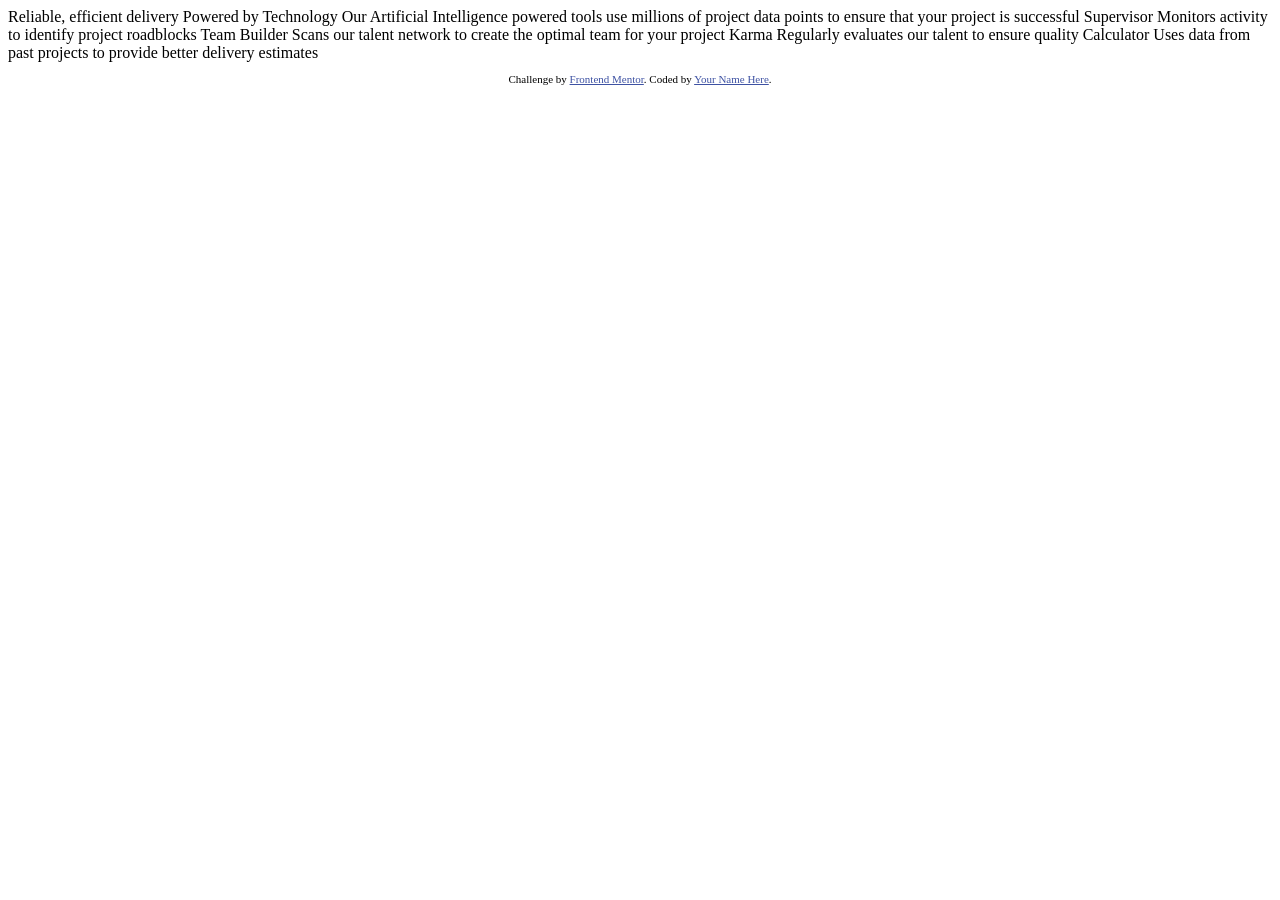
==== public/index.html @ a4eb217e "inserindo a pastas" ====
<!DOCTYPE html>
<html lang="en">
<head>
  <meta charset="UTF-8">
  <meta name="viewport" content="width=device-width, initial-scale=1.0"> <!-- displays site properly based on user's device -->

  <link rel="icon" type="image/png" sizes="32x32" href="./images/favicon-32x32.png">
  
  <title>Frontend Mentor | Four card feature section</title>

  <!-- Feel free to remove these styles or customise in your own stylesheet 👍 -->
  <style>
    .attribution { font-size: 11px; text-align: center; }
    .attribution a { color: hsl(228, 45%, 44%); }
  </style>
</head>
<body>
  
  Reliable, efficient delivery
  Powered by Technology

  Our Artificial Intelligence powered tools use millions of project data points 
  to ensure that your project is successful

  Supervisor
  Monitors activity to identify project roadblocks

  Team Builder
  Scans our talent network to create the optimal team for your project

  Karma
  Regularly evaluates our talent to ensure quality

  Calculator
  Uses data from past projects to provide better delivery estimates

  
  <footer>
    <p class="attribution">
      Challenge by <a href="https://www.frontendmentor.io?ref=challenge" target="_blank">Frontend Mentor</a>. 
      Coded by <a href="#">Your Name Here</a>.
    </p>
  </footer>
</body>
</html>
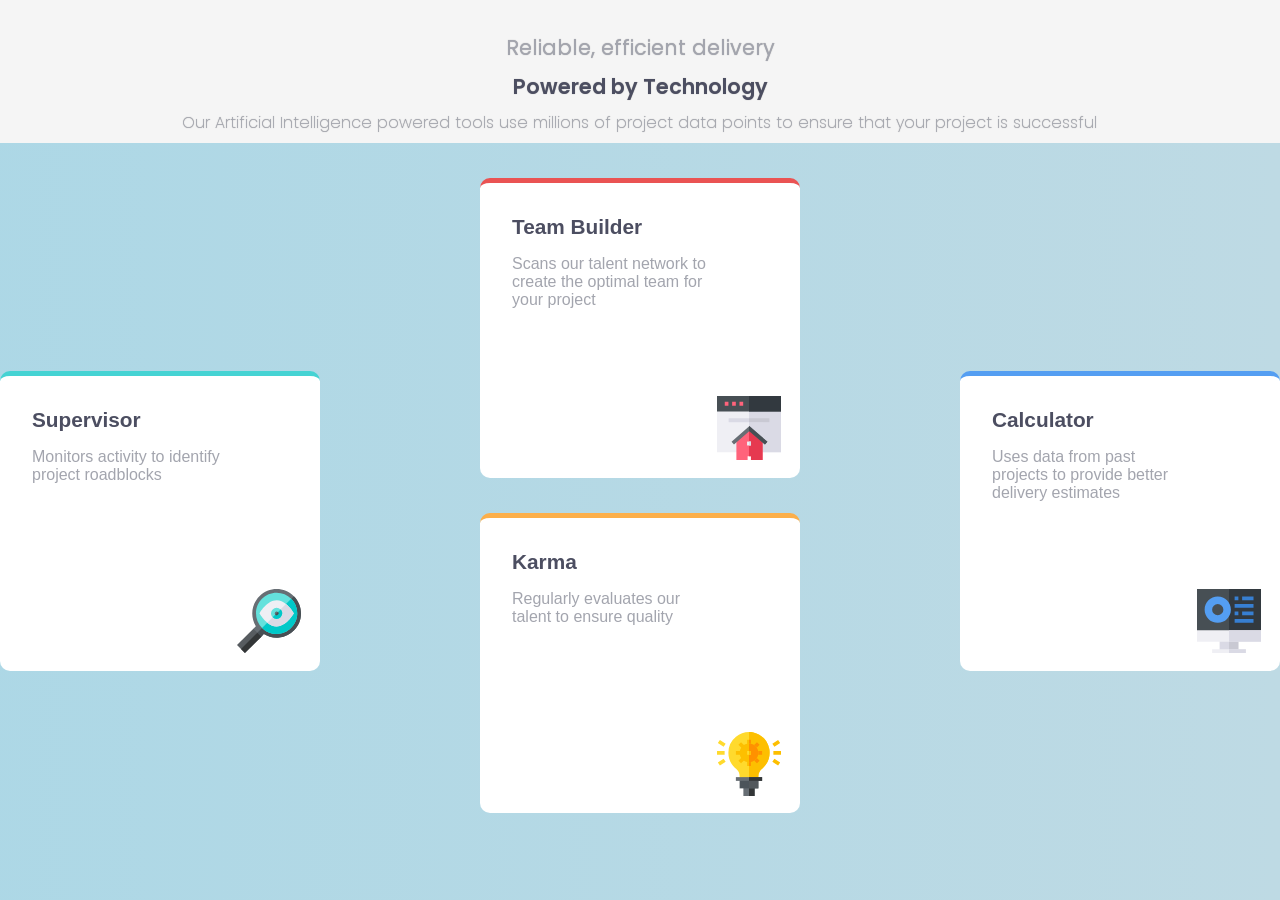
==== commit d2a38d47: "projeto finalizado o arquivo css vai está em toda uma linha para ficar mais leve, se tem dúvida  voc" ====
--- a/public/index.html
+++ b/public/index.html
@@ -1,45 +1,64 @@
 <!DOCTYPE html>
-<html lang="en">
+<html lang="pt-br">
 <head>
   <meta charset="UTF-8">
   <meta name="viewport" content="width=device-width, initial-scale=1.0"> <!-- displays site properly based on user's device -->
 
   <link rel="icon" type="image/png" sizes="32x32" href="./images/favicon-32x32.png">
-  
+  <link rel="stylesheet" href="./css/syle.css">
   <title>Frontend Mentor | Four card feature section</title>
 
   <!-- Feel free to remove these styles or customise in your own stylesheet 👍 -->
-  <style>
+  <!-- <style>
     .attribution { font-size: 11px; text-align: center; }
     .attribution a { color: hsl(228, 45%, 44%); }
-  </style>
+  </style> -->
 </head>
 <body>
+    <header>
+      <h1>Reliable, efficient delivery</h1>
+      <h2>Powered by Technology</h2>
+      <p>Our Artificial Intelligence powered tools use millions of project data points 
+        to ensure that your project is successful</p>
+    </header>
+  <main>
+    <section class="sctn sctn-1">
+      <article>
+        <h2>Supervisor</h2>
+        <p>Monitors activity to identify project roadblocks</p>
+      </article>
+      <div class="icone"></div>
+    </section>
+    
+    <section class="sctn sctn-2">
+      <article>
+        <h2>Team Builder</h2>
+        <p>Scans our talent network to create the optimal team for your project</p>
+      </article>
+      <div class="icone"></div>
+    </section>
+    
+    <section class="sctn sctn-3">
+      <article>
+        <h2>Karma</h2>
+        <p>Regularly evaluates our talent to ensure quality</p>
+      </article>
+      <div class="icone"></div>
+    </section>
+    
+    <section class="sctn sctn-4">
+      <article>
+        <h2>Calculator</h2>
+        <p>Uses data from past projects to provide better delivery estimates</p>
+      </article>
+      <div class="icone"></div>
+    </section>
   
-  Reliable, efficient delivery
-  Powered by Technology
-
-  Our Artificial Intelligence powered tools use millions of project data points 
-  to ensure that your project is successful
-
-  Supervisor
-  Monitors activity to identify project roadblocks
-
-  Team Builder
-  Scans our talent network to create the optimal team for your project
-
-  Karma
-  Regularly evaluates our talent to ensure quality
-
-  Calculator
-  Uses data from past projects to provide better delivery estimates
-
-  
-  <footer>
+  <!-- <footer>
     <p class="attribution">
       Challenge by <a href="https://www.frontendmentor.io?ref=challenge" target="_blank">Frontend Mentor</a>. 
       Coded by <a href="#">Your Name Here</a>.
     </p>
-  </footer>
+  </footer> -->
 </body>
 </html>
--- a/public/css/syle.css
+++ b/public/css/syle.css
@@ -0,0 +1,265 @@
+@import url("https://fonts.googleapis.com/css2?family=Poppins:wght@200;400;600&display=swap");
+/*Margin do top section*/
+/*tamanho do icone*/
+* {
+  margin: 0px;
+  padding: 0px;
+  box-sizing: border-box;
+}
+
+body {
+  min-height: 100vh;
+  background-color: whitesmoke;
+  font-family: Arial, Helvetica, sans-serif;
+}
+
+header {
+  background-color: whitesmoke;
+  display: flex;
+  flex-direction: column;
+  align-items: center;
+  font-family: "Poppins", sans-serif;
+  text-align: center;
+  text-shadow: 0px 0px 1px rgba(0, 0, 0, 0.349);
+}
+header h1 {
+  font-weight: 400;
+  font-size: 1.3rem;
+  margin-top: 2rem;
+  color: hsl(229deg, 6%, 66%);
+}
+header h2 {
+  font-weight: 600;
+  font-size: 1.3rem;
+  margin-top: 0.5rem;
+  color: hsl(234deg, 12%, 34%);
+}
+header p {
+  font-weight: 200;
+  font-size: 1rem;
+  width: 78%;
+  margin: 0.5rem 0rem;
+  color: hsl(229deg, 6%, 66%);
+}
+
+main {
+  display: flex;
+  flex-direction: column;
+  justify-content: center;
+  align-items: center;
+}
+
+.sctn {
+  width: 280px;
+  height: 300px;
+  background-color: white;
+  border-radius: 10px;
+  overflow: hidden;
+  display: flex;
+  flex-direction: column;
+  justify-content: space-between;
+  align-items: flex-end;
+}
+.sctn.sctn-1 {
+  border-top: 5px solid hsl(180deg, 62%, 55%);
+  margin-top: 2.2rem;
+}
+.sctn.sctn-1 article {
+  margin: 2rem;
+}
+.sctn.sctn-1 article h2 {
+  font-weight: 600;
+  font-size: 1.3rem;
+  color: hsl(234deg, 12%, 34%);
+  margin-bottom: 1rem;
+}
+.sctn.sctn-1 article p {
+  font-weight: 200;
+  font-size: 1rem;
+  width: 78%;
+  margin: 0.5rem 0rem;
+  color: hsl(229deg, 6%, 66%);
+}
+.sctn.sctn-1 div.icone {
+  position: relative;
+  width: 70px;
+  height: 70px;
+  background: white url(../images/icon-supervisor.svg) center center no-repeat;
+  right: 5%;
+  bottom: 5%;
+}
+.sctn.sctn-2 {
+  border-top: 5px solid hsl(0deg, 78%, 62%);
+  margin-top: 2.2rem;
+}
+.sctn.sctn-2 article {
+  margin: 2rem;
+}
+.sctn.sctn-2 article h2 {
+  font-weight: 600;
+  font-size: 1.3rem;
+  color: hsl(234deg, 12%, 34%);
+  margin-bottom: 1rem;
+}
+.sctn.sctn-2 article p {
+  font-weight: 200;
+  font-size: 1rem;
+  width: 78%;
+  margin: 0.5rem 0rem;
+  color: hsl(229deg, 6%, 66%);
+}
+.sctn.sctn-2 div.icone {
+  position: relative;
+  width: 70px;
+  height: 70px;
+  background: white url(../images/icon-team-builder.svg) center center no-repeat;
+  right: 5%;
+  bottom: 5%;
+}
+.sctn.sctn-3 {
+  border-top: 5px solid hsl(34deg, 97%, 64%);
+  margin-top: 2.2rem;
+}
+.sctn.sctn-3 article {
+  margin: 2rem;
+}
+.sctn.sctn-3 article h2 {
+  font-weight: 600;
+  font-size: 1.3rem;
+  color: hsl(234deg, 12%, 34%);
+  margin-bottom: 1rem;
+}
+.sctn.sctn-3 article p {
+  font-weight: 200;
+  font-size: 1rem;
+  width: 78%;
+  margin: 0.5rem 0rem;
+  color: hsl(229deg, 6%, 66%);
+}
+.sctn.sctn-3 div.icone {
+  position: relative;
+  width: 70px;
+  height: 70px;
+  background: white url(../images/icon-karma.svg) center center no-repeat;
+  right: 5%;
+  bottom: 5%;
+}
+.sctn.sctn-4 {
+  border-top: 5px solid hsl(212deg, 86%, 64%);
+  margin-top: 2.2rem;
+  margin-bottom: 2rem;
+}
+.sctn.sctn-4 article {
+  margin: 2rem;
+}
+.sctn.sctn-4 article h2 {
+  font-weight: 600;
+  font-size: 1.3rem;
+  color: hsl(234deg, 12%, 34%);
+  margin-bottom: 1rem;
+}
+.sctn.sctn-4 article p {
+  font-weight: 200;
+  font-size: 1rem;
+  width: 78%;
+  margin: 0.5rem 0rem;
+  color: hsl(229deg, 6%, 66%);
+}
+.sctn.sctn-4 div.icone {
+  position: relative;
+  width: 70px;
+  height: 70px;
+  background: white url(../images/icon-calculator.svg) center center no-repeat;
+  right: 5%;
+  bottom: 5%;
+}
+
+/* Medium devices (landscape tablets, 768px and up) */
+@media only screen and (min-width: 778px) and (max-width: 991px) {
+  body {
+    background-color: aqua;
+  }
+  main {
+    position: relative;
+    flex-direction: column;
+    justify-content: flex-start;
+    align-items: center;
+  }
+  .sctn {
+    display: flex;
+    flex-direction: column;
+    justify-content: space-between;
+    align-items: flex-end;
+    box-shadow: 0px 0px 3px rgba(0, 0, 0, 0.733);
+  }
+  .sctn-1 {
+    order: 2;
+    position: absolute;
+    left: 0%;
+    top: 50%;
+    transform: translate(5%, -50%);
+    width: 230px;
+    transition: transform 1s;
+  }
+  .sctn-2 {
+    order: 1;
+    width: 235px;
+  }
+  .sctn-3 {
+    order: 4;
+    margin-bottom: 15px;
+    width: 235px;
+  }
+  .sctn-4 {
+    order: 3;
+    position: absolute;
+    right: 0;
+    top: 50%;
+    transform: translate(-5%, -50%);
+    width: 230px;
+    transition: transform 1s;
+  }
+}
+/* Large devices (laptops/desktops, 992px and up) */
+/* Extra large devices (large laptops and desktops, 1200px and up) */
+@media only screen and (min-width: 993px) {
+  body {
+    background: linear-gradient(to right, hsl(195deg, 53%, 79%), rgb(190, 218, 228));
+  }
+  main {
+    position: relative;
+    flex-direction: column;
+    justify-content: flex-start;
+    align-items: center;
+  }
+  .sctn {
+    width: 320px;
+    display: flex;
+    flex-direction: column;
+    justify-content: space-between;
+    align-items: flex-end;
+  }
+  .sctn-1 {
+    order: 2;
+    position: absolute;
+    left: 0%;
+    top: 50%;
+    transform: translate(0%, -50%);
+  }
+  .sctn-2 {
+    order: 1;
+  }
+  .sctn-3 {
+    order: 4;
+    margin-bottom: 15px;
+  }
+  .sctn-4 {
+    order: 3;
+    position: absolute;
+    right: 0;
+    top: 50%;
+    transform: translate(0%, -50%);
+  }
+}
+
+/*# sourceMappingURL=syle.css.map */
